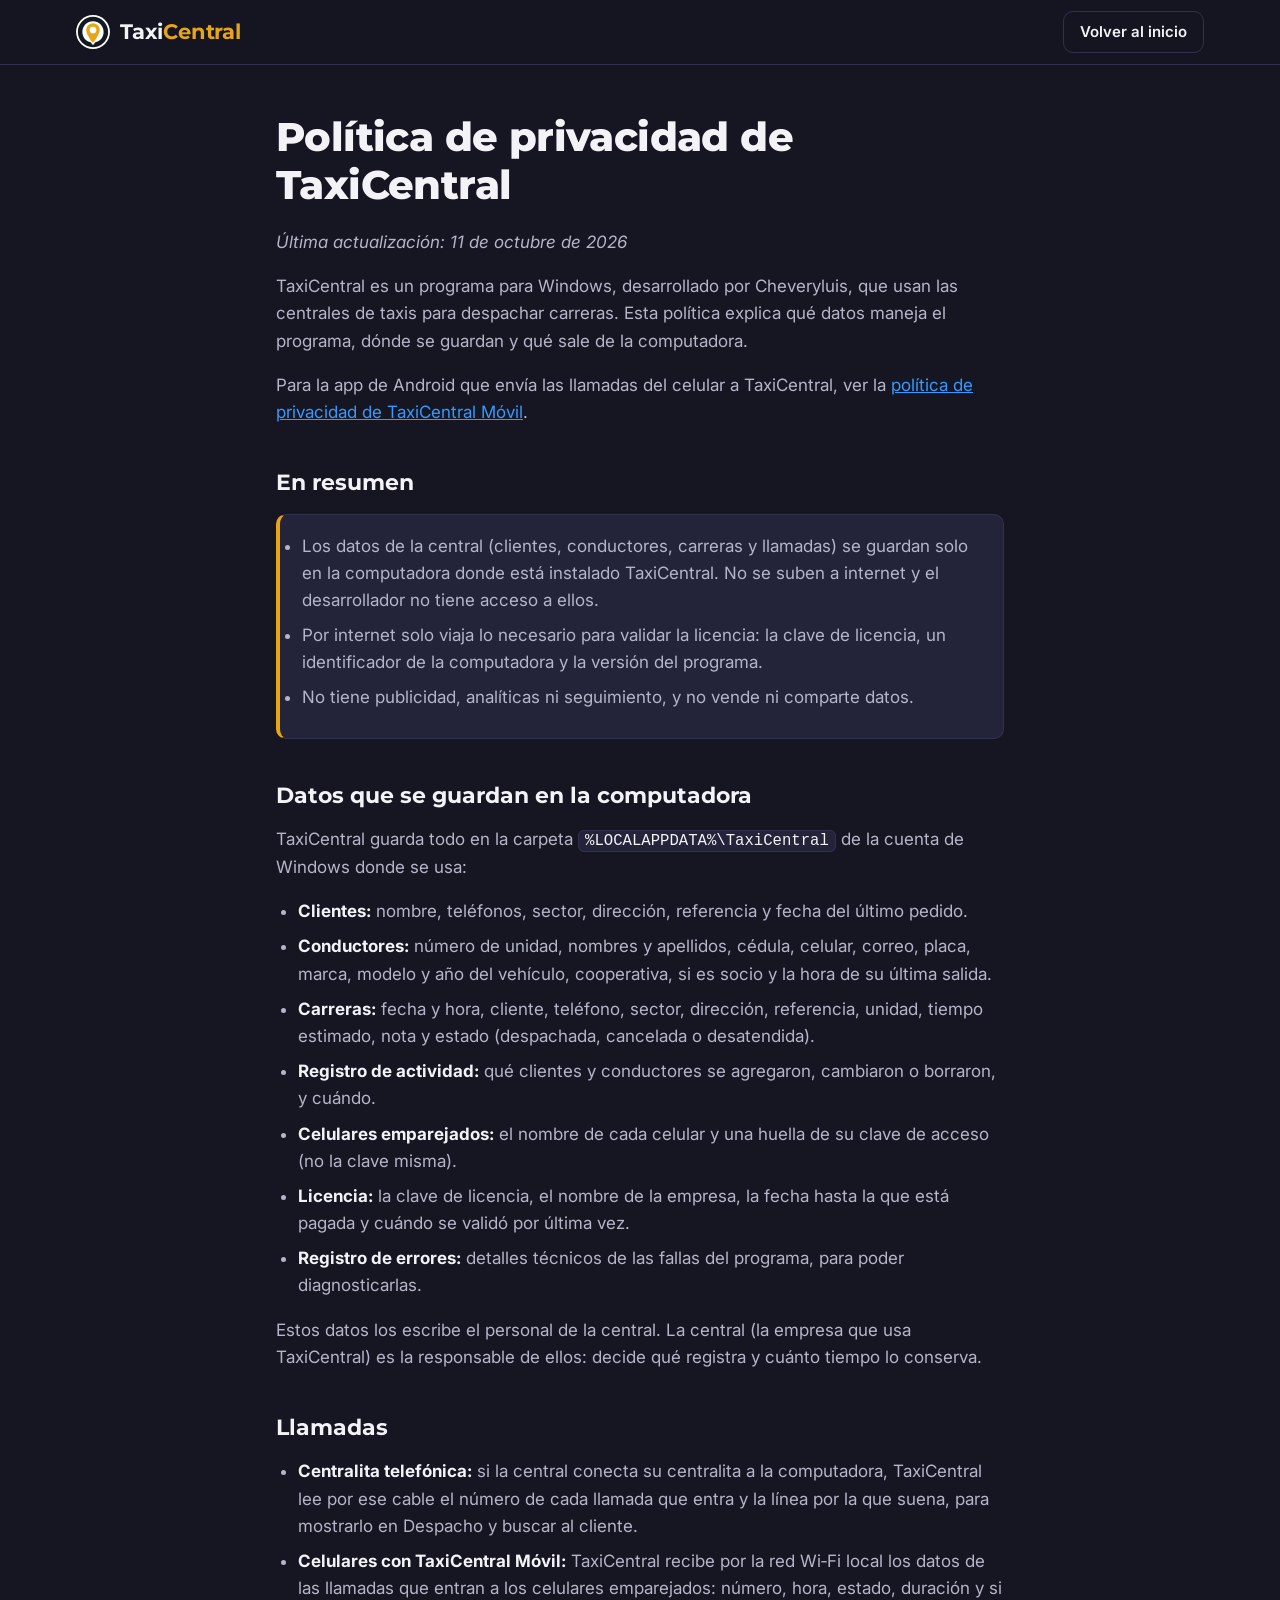
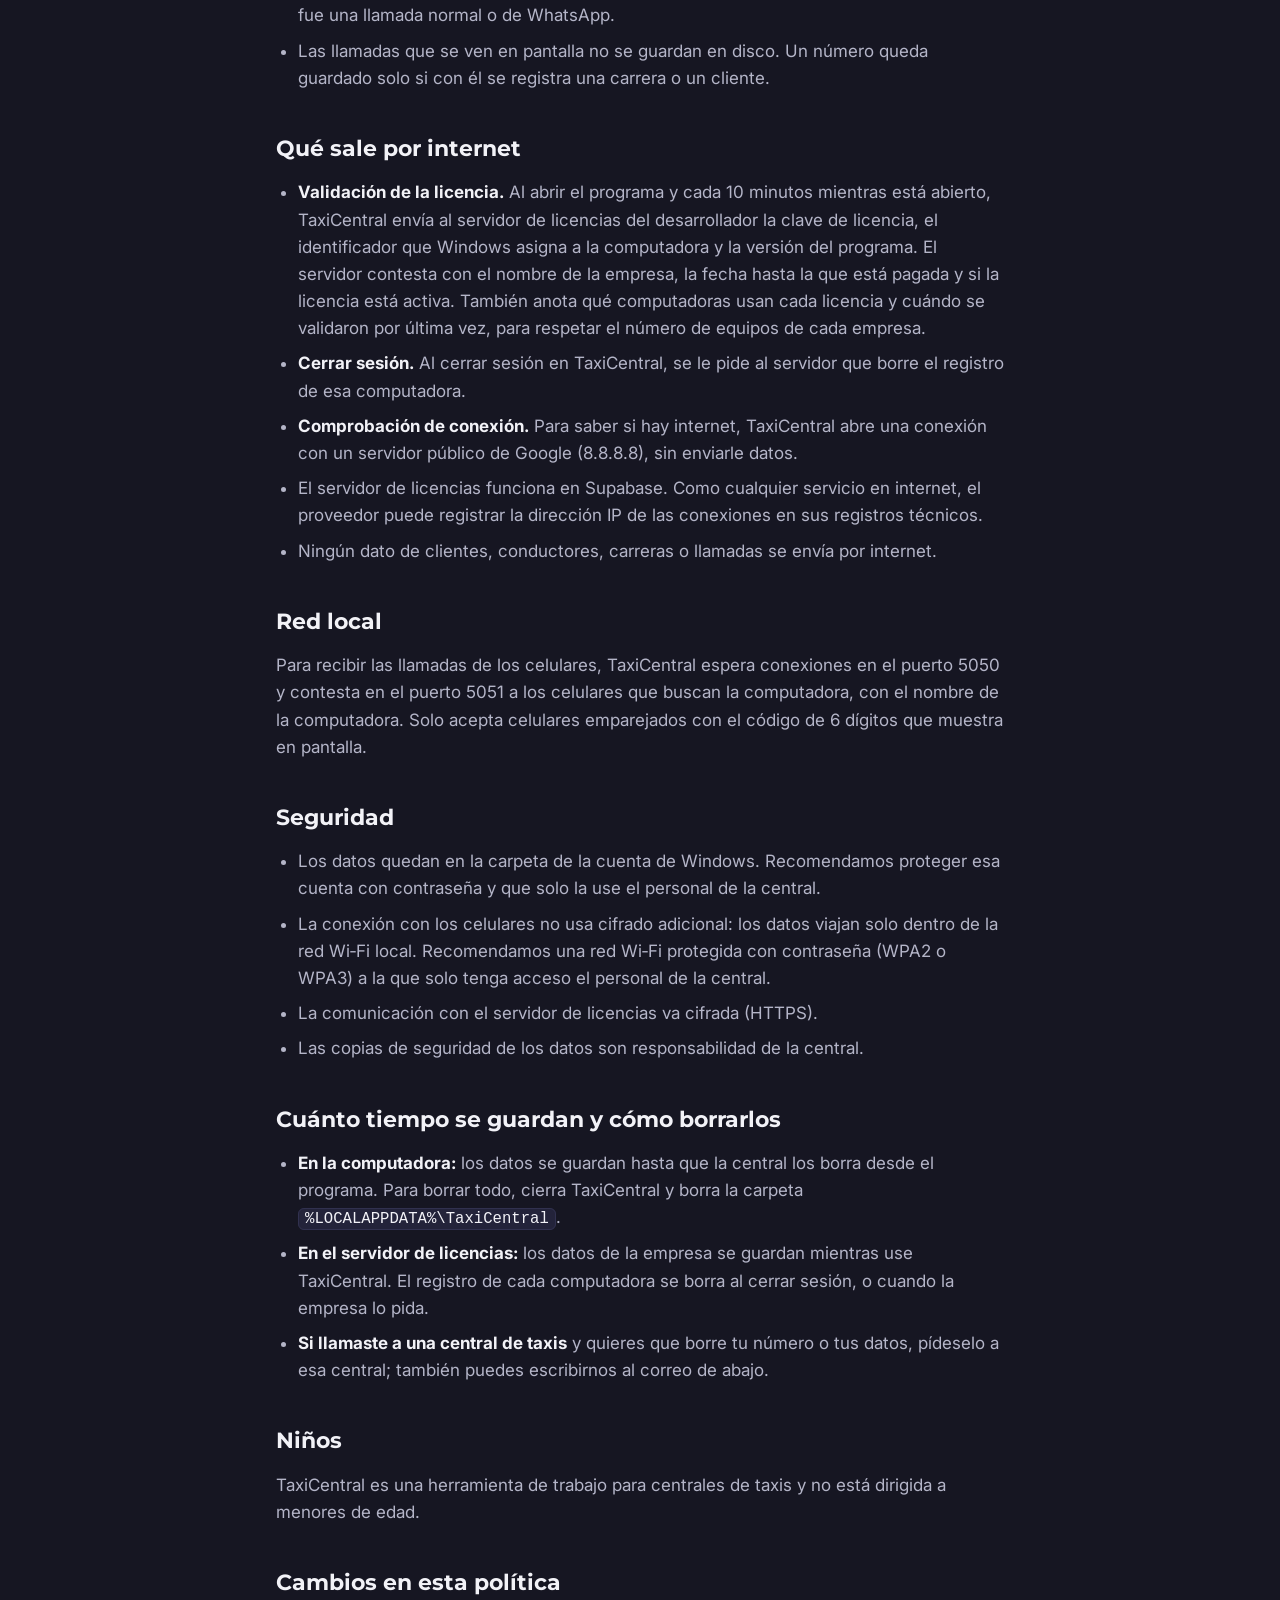
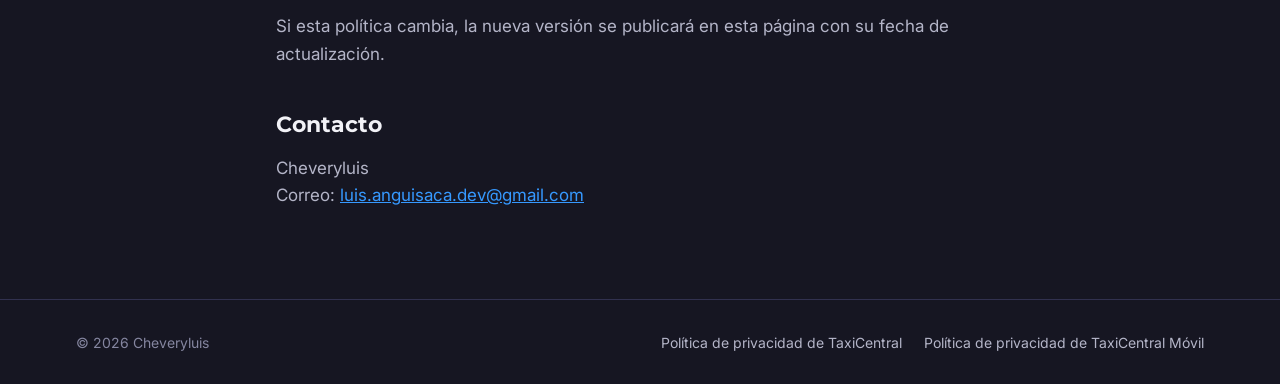
==== privacidad.html @ 9c2a4944 "Crea la página de TaxiCentral Inicio con funciones y capturas (datos de prueba), política de privaci" ====
<!doctype html>
<html lang="es">
<head>
<meta charset="utf-8">
<meta name="viewport" content="width=device-width, initial-scale=1">
<title>Política de privacidad de TaxiCentral</title>
<meta name="description" content="Qué datos maneja TaxiCentral, dónde se guardan y qué sale de la computadora.">
<meta name="theme-color" content="#161622">
<link rel="icon" type="image/png" sizes="32x32" href="img/favicon-32.png">
<link rel="icon" type="image/svg+xml" href="img/logo.svg">
<link rel="apple-touch-icon" href="img/apple-touch-icon.png">
<link rel="preconnect" href="https://fonts.googleapis.com">
<link rel="preconnect" href="https://fonts.gstatic.com" crossorigin>
<link href="https://fonts.googleapis.com/css2?family=Inter:wght@400;500;600&family=Montserrat:wght@700;800&display=swap" rel="stylesheet">
<link rel="stylesheet" href="css/estilos.css">
</head>
<body>

<header class="encabezado">
  <div class="contenedor">
    <a class="marca" href="./" aria-label="TaxiCentral, inicio">
      <img src="img/logo.svg" alt="" width="34" height="34">
      <span>Taxi<b>Central</b></span>
    </a>
    <a class="boton boton-secundario boton-chico" href="./" style="margin-left:auto">Volver al inicio</a>
  </div>
</header>

<main class="contenedor documento">

<h1>Política de privacidad de TaxiCentral</h1>
<p class="fecha">Última actualización: 11 de octubre de 2026</p>

<p>TaxiCentral es un programa para Windows, desarrollado por Cheveryluis, que usan las centrales de taxis para despachar carreras. Esta política explica qué datos maneja el programa, dónde se guardan y qué sale de la computadora.</p>
<p>Para la app de Android que envía las llamadas del celular a TaxiCentral, ver la <a href="movil/privacidad.html">política de privacidad de TaxiCentral Móvil</a>.</p>

<h2>En resumen</h2>
<ul class="resumen">
  <li>Los datos de la central (clientes, conductores, carreras y llamadas) se guardan solo en la computadora donde está instalado TaxiCentral. No se suben a internet y el desarrollador no tiene acceso a ellos.</li>
  <li>Por internet solo viaja lo necesario para validar la licencia: la clave de licencia, un identificador de la computadora y la versión del programa.</li>
  <li>No tiene publicidad, analíticas ni seguimiento, y no vende ni comparte datos.</li>
</ul>

<h2>Datos que se guardan en la computadora</h2>
<p>TaxiCentral guarda todo en la carpeta <code>%LOCALAPPDATA%\TaxiCentral</code> de la cuenta de Windows donde se usa:</p>
<ul>
  <li><strong>Clientes:</strong> nombre, teléfonos, sector, dirección, referencia y fecha del último pedido.</li>
  <li><strong>Conductores:</strong> número de unidad, nombres y apellidos, cédula, celular, correo, placa, marca, modelo y año del vehículo, cooperativa, si es socio y la hora de su última salida.</li>
  <li><strong>Carreras:</strong> fecha y hora, cliente, teléfono, sector, dirección, referencia, unidad, tiempo estimado, nota y estado (despachada, cancelada o desatendida).</li>
  <li><strong>Registro de actividad:</strong> qué clientes y conductores se agregaron, cambiaron o borraron, y cuándo.</li>
  <li><strong>Celulares emparejados:</strong> el nombre de cada celular y una huella de su clave de acceso (no la clave misma).</li>
  <li><strong>Licencia:</strong> la clave de licencia, el nombre de la empresa, la fecha hasta la que está pagada y cuándo se validó por última vez.</li>
  <li><strong>Registro de errores:</strong> detalles técnicos de las fallas del programa, para poder diagnosticarlas.</li>
</ul>
<p>Estos datos los escribe el personal de la central. La central (la empresa que usa TaxiCentral) es la responsable de ellos: decide qué registra y cuánto tiempo lo conserva.</p>

<h2>Llamadas</h2>
<ul>
  <li><strong>Centralita telefónica:</strong> si la central conecta su centralita a la computadora, TaxiCentral lee por ese cable el número de cada llamada que entra y la línea por la que suena, para mostrarlo en Despacho y buscar al cliente.</li>
  <li><strong>Celulares con TaxiCentral Móvil:</strong> TaxiCentral recibe por la red Wi‑Fi local los datos de las llamadas que entran a los celulares emparejados: número, hora, estado, duración y si fue una llamada normal o de WhatsApp.</li>
  <li>Las llamadas que se ven en pantalla no se guardan en disco. Un número queda guardado solo si con él se registra una carrera o un cliente.</li>
</ul>

<h2>Qué sale por internet</h2>
<ul>
  <li><strong>Validación de la licencia.</strong> Al abrir el programa y cada 10 minutos mientras está abierto, TaxiCentral envía al servidor de licencias del desarrollador la clave de licencia, el identificador que Windows asigna a la computadora y la versión del programa. El servidor contesta con el nombre de la empresa, la fecha hasta la que está pagada y si la licencia está activa. También anota qué computadoras usan cada licencia y cuándo se validaron por última vez, para respetar el número de equipos de cada empresa.</li>
  <li><strong>Cerrar sesión.</strong> Al cerrar sesión en TaxiCentral, se le pide al servidor que borre el registro de esa computadora.</li>
  <li><strong>Comprobación de conexión.</strong> Para saber si hay internet, TaxiCentral abre una conexión con un servidor público de Google (8.8.8.8), sin enviarle datos.</li>
  <li>El servidor de licencias funciona en Supabase. Como cualquier servicio en internet, el proveedor puede registrar la dirección IP de las conexiones en sus registros técnicos.</li>
  <li>Ningún dato de clientes, conductores, carreras o llamadas se envía por internet.</li>
</ul>

<h2>Red local</h2>
<p>Para recibir las llamadas de los celulares, TaxiCentral espera conexiones en el puerto 5050 y contesta en el puerto 5051 a los celulares que buscan la computadora, con el nombre de la computadora. Solo acepta celulares emparejados con el código de 6 dígitos que muestra en pantalla.</p>

<h2>Seguridad</h2>
<ul>
  <li>Los datos quedan en la carpeta de la cuenta de Windows. Recomendamos proteger esa cuenta con contraseña y que solo la use el personal de la central.</li>
  <li>La conexión con los celulares no usa cifrado adicional: los datos viajan solo dentro de la red Wi‑Fi local. Recomendamos una red Wi‑Fi protegida con contraseña (WPA2 o WPA3) a la que solo tenga acceso el personal de la central.</li>
  <li>La comunicación con el servidor de licencias va cifrada (HTTPS).</li>
  <li>Las copias de seguridad de los datos son responsabilidad de la central.</li>
</ul>

<h2>Cuánto tiempo se guardan y cómo borrarlos</h2>
<ul>
  <li><strong>En la computadora:</strong> los datos se guardan hasta que la central los borra desde el programa. Para borrar todo, cierra TaxiCentral y borra la carpeta <code>%LOCALAPPDATA%\TaxiCentral</code>.</li>
  <li><strong>En el servidor de licencias:</strong> los datos de la empresa se guardan mientras use TaxiCentral. El registro de cada computadora se borra al cerrar sesión, o cuando la empresa lo pida.</li>
  <li><strong>Si llamaste a una central de taxis</strong> y quieres que borre tu número o tus datos, pídeselo a esa central; también puedes escribirnos al correo de abajo.</li>
</ul>

<h2>Niños</h2>
<p>TaxiCentral es una herramienta de trabajo para centrales de taxis y no está dirigida a menores de edad.</p>

<h2>Cambios en esta política</h2>
<p>Si esta política cambia, la nueva versión se publicará en esta página con su fecha de actualización.</p>

<h2>Contacto</h2>
<p>Cheveryluis<br>Correo: <a href="mailto:luis.anguisaca.dev@gmail.com">luis.anguisaca.dev@gmail.com</a></p>

</main>

<footer class="pie">
  <div class="contenedor">
    <span>© 2026 Cheveryluis</span>
    <nav aria-label="Legal">
      <a href="privacidad.html">Política de privacidad de TaxiCentral</a>
      <a href="movil/privacidad.html">Política de privacidad de TaxiCentral Móvil</a>
    </nav>
  </div>
</footer>
</body>
</html>
---- css/estilos.css ----
/* Colores de la app (ui/main_window.py) y del logo. */
:root {
  --fondo: #161622;
  --fondo-2: #1e1e2d;
  --tarjeta: #23233a;
  --borde: #31314f;
  --texto: #f2f2f7;
  --texto-2: #b4b5c8;
  --texto-3: #8586a0;
  --azul: #3699ff;
  --amarillo: #e9a518;
  --verde: #3fb950;
  --rojo: #e55353;
  --radio: 14px;
  --ancho: 1160px;
  --titulos: "Montserrat", "Segoe UI", system-ui, sans-serif;
  --cuerpo: "Inter", "Segoe UI", system-ui, -apple-system, sans-serif;
  color-scheme: dark;
}

*, *::before, *::after { box-sizing: border-box; }

html { scroll-behavior: smooth; scroll-padding-top: 76px; }

body {
  margin: 0;
  background: var(--fondo);
  color: var(--texto);
  font-family: var(--cuerpo);
  font-size: 17px;
  line-height: 1.6;
  -webkit-font-smoothing: antialiased;
}

img { max-width: 100%; height: auto; display: block; }

a { color: var(--azul); }

h1, h2, h3 { font-family: var(--titulos); line-height: 1.2; margin: 0 0 .5em; }

.contenedor { width: 100%; max-width: var(--ancho); margin: 0 auto; padding: 0 16px; }

.saltar {
  position: absolute; left: -999px; top: 8px;
  background: var(--azul); color: #fff; padding: 8px 14px; border-radius: 8px; z-index: 100;
}
.saltar:focus { left: 8px; }

/* ---------- Encabezado ---------- */
.encabezado {
  position: sticky; top: 0; z-index: 50;
  background: rgba(22, 22, 34, .88);
  backdrop-filter: blur(10px);
  border-bottom: 1px solid var(--borde);
}
.encabezado .contenedor { display: flex; align-items: center; gap: 24px; height: 64px; }

.marca { display: flex; align-items: center; gap: 10px; text-decoration: none; color: var(--texto); }
.marca img { width: 34px; height: 34px; }
.marca span { font-family: var(--titulos); font-weight: 700; font-size: 21px; letter-spacing: -.01em; }
.marca b { color: var(--amarillo); font-weight: 700; }

.menu { display: flex; gap: 22px; margin-left: auto; }
.menu a { color: var(--texto-2); text-decoration: none; font-size: 15px; font-weight: 500; }
.menu a:hover { color: var(--texto); }

/* ---------- Botones ---------- */
.boton {
  display: inline-flex; align-items: center; justify-content: center; gap: 8px;
  padding: 12px 22px; border-radius: 10px;
  font-weight: 600; font-size: 16px; text-decoration: none;
  border: 1px solid transparent; transition: background .15s, border-color .15s;
}
.boton-principal { background: var(--amarillo); color: #141821; }
.boton-principal:hover { background: #f5b632; }
.boton-secundario { color: var(--texto); border-color: var(--borde); }
.boton-secundario:hover { border-color: var(--texto-3); }
.boton-chico { padding: 8px 16px; font-size: 15px; }

/* ---------- Portada ---------- */
.portada { padding: 72px 0 56px; position: relative; overflow: hidden; }
.portada::before {
  content: ""; position: absolute; inset: -40% -10% auto; height: 120%;
  background: radial-gradient(closest-side, rgba(54, 153, 255, .18), transparent 70%);
  pointer-events: none;
}
.portada .contenedor { position: relative; }
.etiqueta {
  display: inline-block; font-size: 14px; font-weight: 600; letter-spacing: .02em;
  color: var(--amarillo); background: rgba(233, 165, 24, .1);
  border: 1px solid rgba(233, 165, 24, .3); border-radius: 999px; padding: 4px 12px; margin-bottom: 18px;
}
.portada h1 { font-size: clamp(32px, 5vw, 54px); font-weight: 800; letter-spacing: -.02em; max-width: 820px; }
.portada .bajada { font-size: clamp(17px, 2vw, 20px); color: var(--texto-2); max-width: 720px; margin: 0 0 28px; }
.acciones { display: flex; flex-wrap: wrap; gap: 12px; margin-bottom: 48px; }

/* Marco de ventana de Windows alrededor de las capturas. */
.ventana {
  border: 1px solid var(--borde); border-radius: 12px; overflow: hidden;
  background: var(--fondo-2);
  box-shadow: 0 30px 80px rgba(0, 0, 0, .45), 0 0 0 1px rgba(255, 255, 255, .03);
}
.ventana-barra {
  display: flex; align-items: center; gap: 8px; height: 34px; padding-left: 12px;
  background: #12121c; font-size: 13px; color: var(--texto-3);
}
.ventana-barra img { width: 16px; height: 16px; }
.ventana-barra .botones { margin-left: auto; display: flex; }
.ventana-barra .botones span { width: 44px; text-align: center; font-size: 14px; }

/* ---------- Puntos fuertes ---------- */
.puntos { padding: 24px 0 72px; }
.puntos ul {
  list-style: none; margin: 0; padding: 0;
  display: grid; grid-template-columns: repeat(4, 1fr); gap: 16px;
}
.puntos li { background: var(--tarjeta); border: 1px solid var(--borde); border-radius: var(--radio); padding: 20px; }
.puntos strong { display: block; font-family: var(--titulos); font-size: 17px; margin-bottom: 4px; }
.puntos span { color: var(--texto-2); font-size: 15px; }
.icono {
  width: 40px; height: 40px; border-radius: 10px; display: grid; place-items: center; margin-bottom: 14px;
}
.icono svg { width: 22px; height: 22px; }
.icono-azul { background: rgba(54, 153, 255, .14); color: var(--azul); }
.icono-amarillo { background: rgba(233, 165, 24, .14); color: var(--amarillo); }
.icono-verde { background: rgba(63, 185, 80, .14); color: var(--verde); }
.icono-rojo { background: rgba(229, 83, 83, .14); color: var(--rojo); }

/* ---------- Secciones ---------- */
.seccion { padding: 80px 0; border-top: 1px solid var(--borde); }
.seccion-alterna { background: var(--fondo-2); }
.seccion header { max-width: 720px; margin-bottom: 36px; }
.seccion h2 { font-size: clamp(26px, 3.4vw, 38px); font-weight: 800; letter-spacing: -.015em; }
.seccion header p { color: var(--texto-2); margin: 0; font-size: 18px; }

/* Pestañas de funciones */
.pestanas { display: flex; flex-wrap: wrap; gap: 8px; margin-bottom: 20px; }
.pestanas button {
  font: inherit; font-size: 15px; font-weight: 600; cursor: pointer;
  color: var(--texto-2); background: transparent;
  border: 1px solid var(--borde); border-radius: 999px; padding: 8px 18px;
}
.pestanas button:hover { color: var(--texto); border-color: var(--texto-3); }
.pestanas button[aria-selected="true"] { background: var(--azul); border-color: var(--azul); color: #fff; }
.panel { display: grid; gap: 28px; }
.panel[hidden] { display: none; }
.panel .texto {
  display: grid; grid-template-columns: minmax(0, 1fr) minmax(0, 1.5fr);
  grid-template-rows: auto 1fr;
  column-gap: 48px; align-items: start;
}
.panel h3 { font-size: 24px; grid-column: 1; }
.panel p { color: var(--texto-2); margin: 0; grid-column: 1; }
.panel ul { margin: 0; padding-left: 20px; color: var(--texto-2); grid-column: 2; grid-row: 1 / span 2; }
.panel li { margin-bottom: 6px; }

/* Dos columnas (llamadas) */
.columnas { display: grid; grid-template-columns: 1fr 1fr; gap: 20px; }
.tarjeta { background: var(--tarjeta); border: 1px solid var(--borde); border-radius: var(--radio); padding: 28px; }
.tarjeta h3 { font-size: 21px; }
.tarjeta p { color: var(--texto-2); margin: 0 0 12px; }
.tarjeta p:last-child { margin-bottom: 0; }
.nota { color: var(--texto-3); font-size: 15px; margin-top: 20px; }

/* App móvil */
.movil { display: grid; grid-template-columns: auto 1fr; gap: 28px; align-items: start; }
.movil-icono {
  width: 112px; height: 112px; border-radius: 26px; background: #141821;
  display: grid; place-items: center; border: 1px solid var(--borde);
}
.movil-icono img { width: 84px; height: 84px; }
.movil ul { margin: 12px 0 20px; padding-left: 20px; color: var(--texto-2); }
.pronto {
  display: inline-flex; align-items: center; gap: 8px; font-size: 14px; font-weight: 600;
  color: var(--texto-2); border: 1px dashed var(--texto-3); border-radius: 10px; padding: 8px 14px;
}

/* Requisitos */
.lista-requisitos { list-style: none; margin: 0; padding: 0; display: grid; grid-template-columns: repeat(2, 1fr); gap: 16px; }
.lista-requisitos li { background: var(--tarjeta); border: 1px solid var(--borde); border-radius: var(--radio); padding: 20px 22px; }
.lista-requisitos strong { display: block; font-family: var(--titulos); margin-bottom: 4px; }
.lista-requisitos span { color: var(--texto-2); font-size: 15px; }
.opcional { font-size: 12px; font-weight: 600; color: var(--texto-3); border: 1px solid var(--borde); border-radius: 6px; padding: 1px 6px; margin-left: 6px; vertical-align: 2px; font-family: var(--cuerpo); }

/* Contacto */
.contacto { text-align: center; }
.contacto header { margin: 0 auto 28px; }
.correo { display: block; margin-top: 14px; color: var(--texto-2); font-size: 15px; }

/* ---------- Pie ---------- */
.pie { border-top: 1px solid var(--borde); padding: 32px 0; color: var(--texto-3); font-size: 14px; }
.pie .contenedor { display: flex; flex-wrap: wrap; gap: 12px 28px; align-items: center; }
.pie nav { display: flex; flex-wrap: wrap; gap: 8px 22px; margin-left: auto; }
.pie a { color: var(--texto-2); text-decoration: none; }
.pie a:hover { color: var(--texto); text-decoration: underline; }

/* ---------- Páginas de texto (políticas) ---------- */
.documento { max-width: 760px; padding-top: 48px; padding-bottom: 72px; }
.documento h1 { font-size: clamp(28px, 4vw, 40px); font-weight: 800; letter-spacing: -.015em; }
.documento h2 { font-size: 22px; margin-top: 2em; }
.documento p, .documento li { color: var(--texto-2); }
.documento strong { color: var(--texto); }
.documento ul { padding-left: 22px; }
.documento li { margin-bottom: 8px; }
.documento code { font-size: .92em; background: var(--tarjeta); border: 1px solid var(--borde); border-radius: 6px; padding: 1px 6px; color: var(--texto); }
.fecha { color: var(--texto-3); font-style: italic; }
.resumen { background: var(--tarjeta); border: 1px solid var(--borde); border-left: 4px solid var(--amarillo); border-radius: 10px; padding: 18px 22px 18px 40px; }
.idioma { display: inline-block; margin-bottom: 20px; font-size: 15px; }
.separador { border: 0; border-top: 1px solid var(--borde); margin: 64px 0; }

/* ---------- Pantallas chicas ---------- */
@media (max-width: 960px) {
  .puntos ul { grid-template-columns: repeat(2, 1fr); }
  .panel .texto { grid-template-columns: 1fr; grid-template-rows: none; }
  .panel ul { grid-column: 1; grid-row: auto; margin-top: 14px; }
}
@media (max-width: 760px) {
  .menu { display: none; }
  .encabezado .boton { margin-left: auto; }
  .portada { padding-top: 48px; }
  .columnas, .lista-requisitos { grid-template-columns: 1fr; }
  .movil { grid-template-columns: 1fr; }
  .seccion { padding: 60px 0; }
  .ventana-barra .botones { display: none; }
  .pie nav { margin-left: 0; }
}
@media (max-width: 480px) {
  .puntos ul { grid-template-columns: 1fr; }
  .acciones .boton { width: 100%; }
}

@media (prefers-reduced-motion: reduce) {
  html { scroll-behavior: auto; }
}
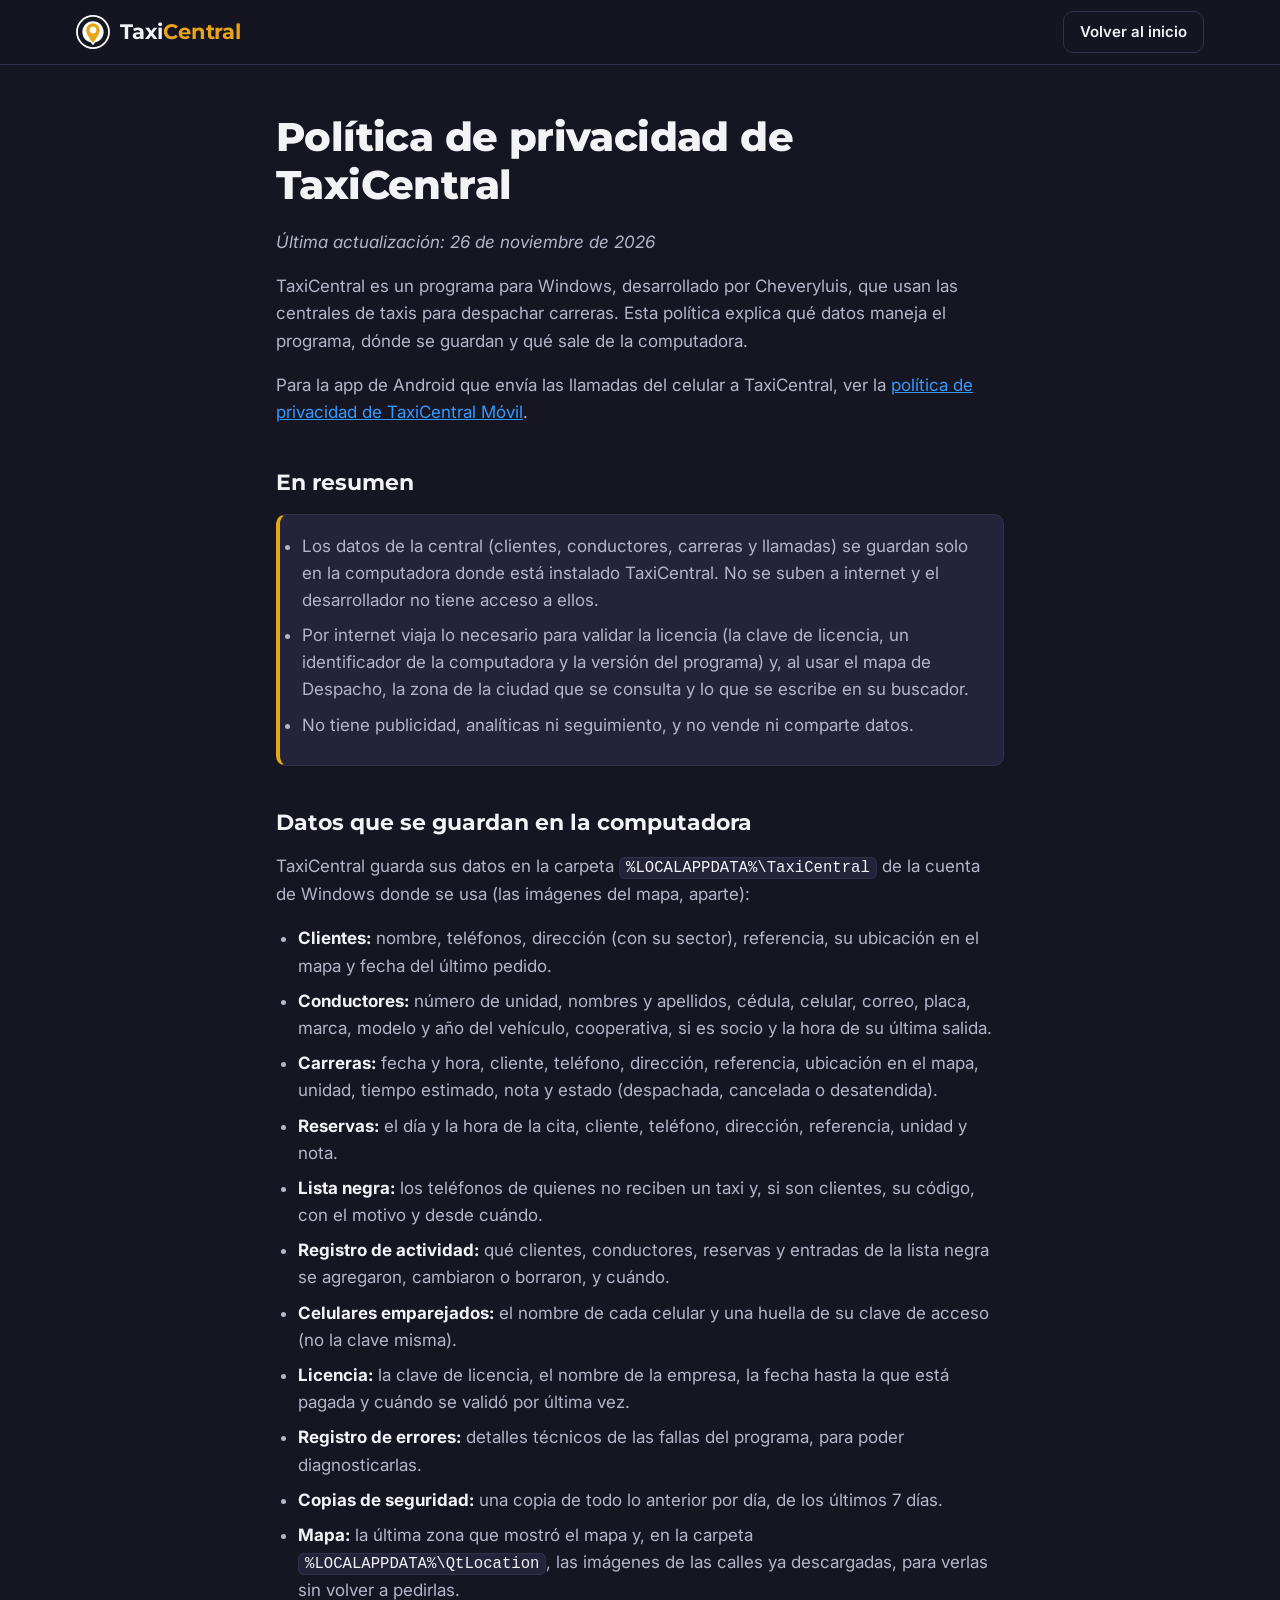
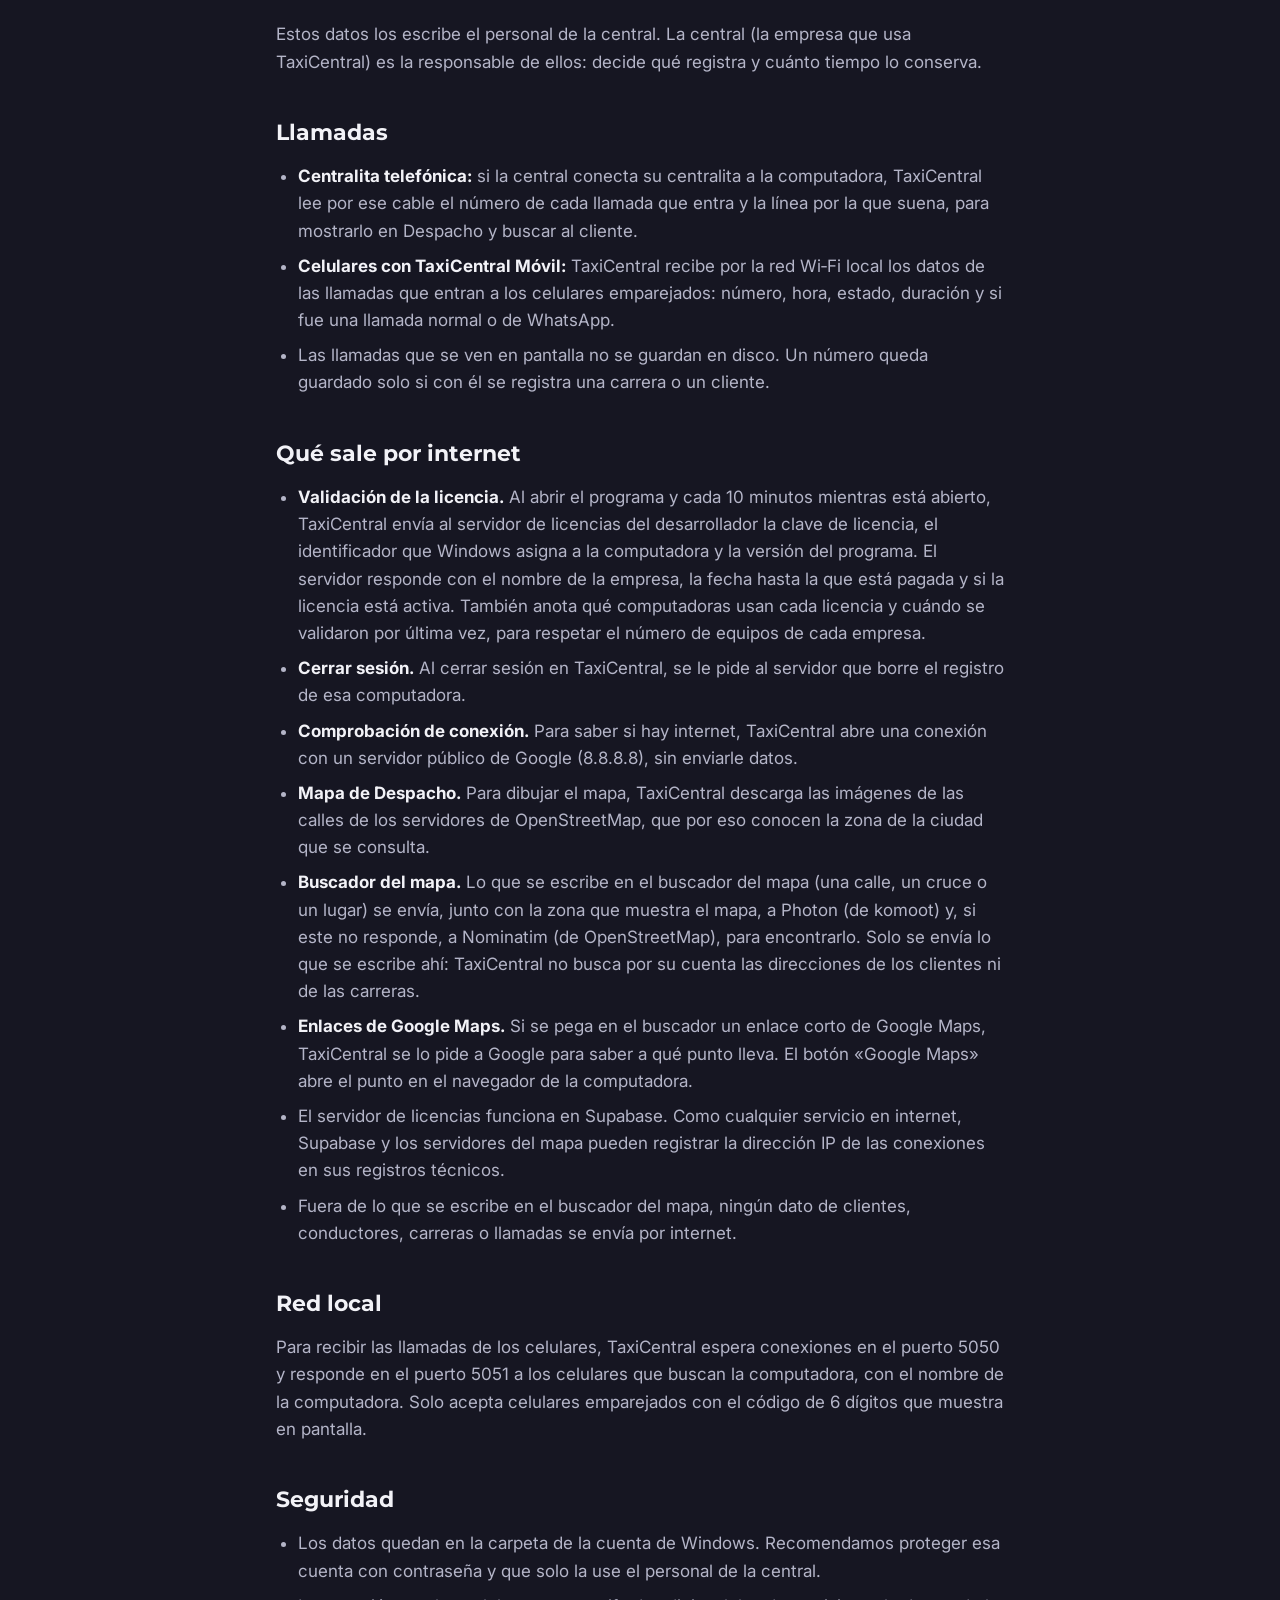
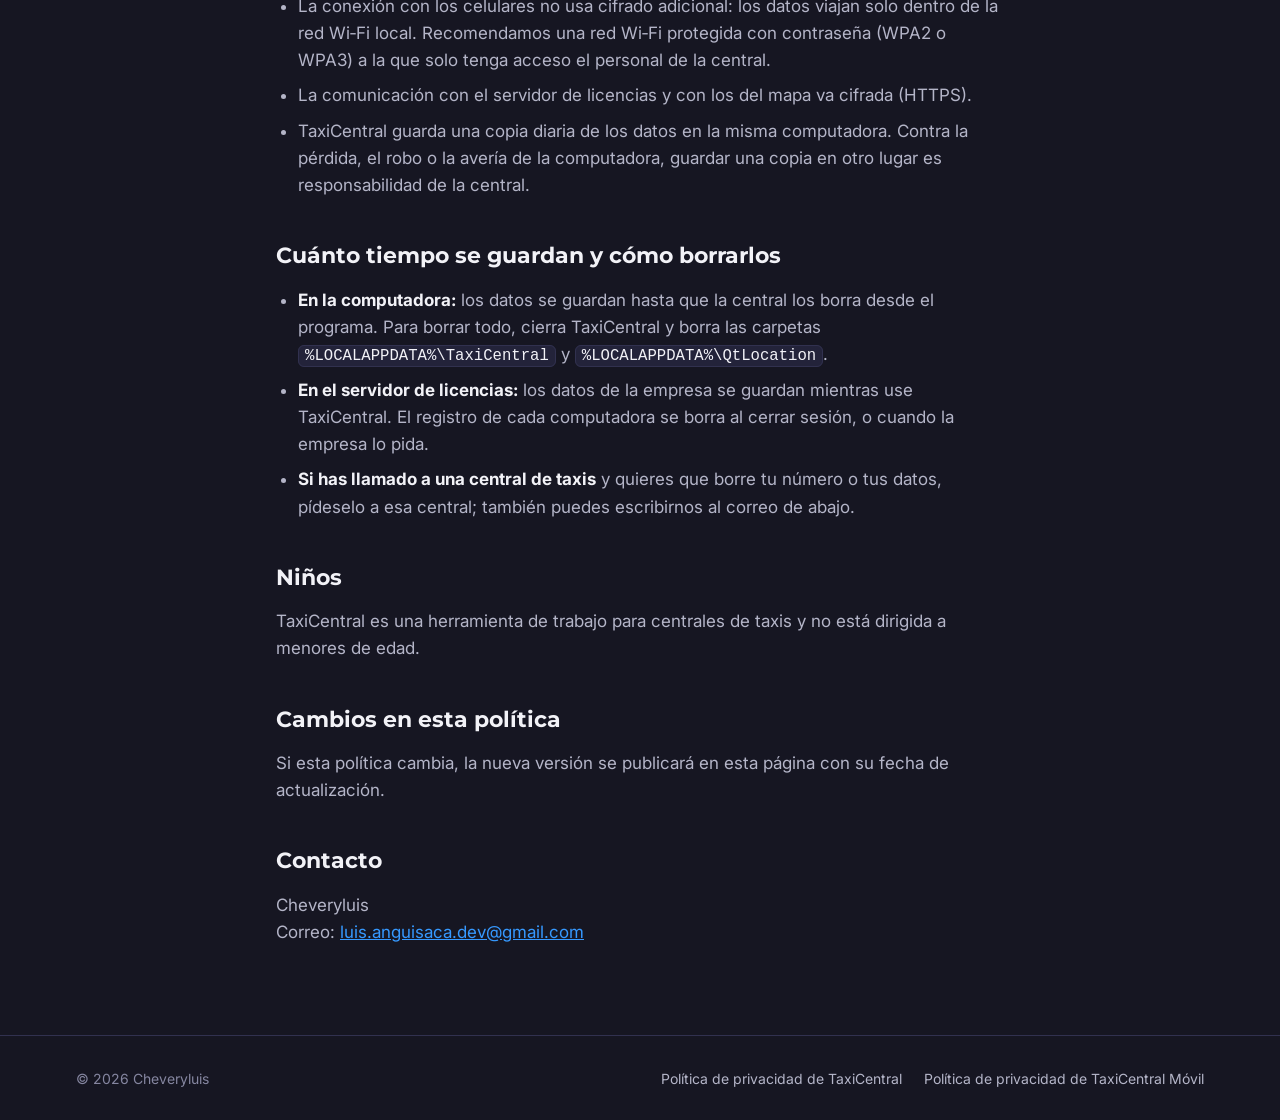
==== commit ab362a91: "Web: sin precios, capturas con el mapa y textos revisados - Quita la sección Planes: el precio se ac" ====
--- a/privacidad.html
+++ b/privacidad.html
@@ -22,14 +22,14 @@
       <img src="img/logo.svg" alt="" width="34" height="34">
       <span>Taxi<b>Central</b></span>
     </a>
-    <a class="boton boton-secundario boton-chico" href="./" style="margin-left:auto">Volver al inicio</a>
+    <a class="boton boton-secundario boton-pequeno" href="./" style="margin-left:auto">Volver al inicio</a>
   </div>
 </header>
 
 <main class="contenedor documento">
 
 <h1>Política de privacidad de TaxiCentral</h1>
-<p class="fecha">Última actualización: 11 de octubre de 2026</p>
+<p class="fecha">Última actualización: 26 de noviembre de 2026</p>
 
 <p>TaxiCentral es un programa para Windows, desarrollado por Cheveryluis, que usan las centrales de taxis para despachar carreras. Esta política explica qué datos maneja el programa, dónde se guardan y qué sale de la computadora.</p>
 <p>Para la app de Android que envía las llamadas del celular a TaxiCentral, ver la <a href="movil/privacidad.html">política de privacidad de TaxiCentral Móvil</a>.</p>
@@ -37,20 +37,24 @@
 <h2>En resumen</h2>
 <ul class="resumen">
   <li>Los datos de la central (clientes, conductores, carreras y llamadas) se guardan solo en la computadora donde está instalado TaxiCentral. No se suben a internet y el desarrollador no tiene acceso a ellos.</li>
-  <li>Por internet solo viaja lo necesario para validar la licencia: la clave de licencia, un identificador de la computadora y la versión del programa.</li>
+  <li>Por internet viaja lo necesario para validar la licencia (la clave de licencia, un identificador de la computadora y la versión del programa) y, al usar el mapa de Despacho, la zona de la ciudad que se consulta y lo que se escribe en su buscador.</li>
   <li>No tiene publicidad, analíticas ni seguimiento, y no vende ni comparte datos.</li>
 </ul>
 
 <h2>Datos que se guardan en la computadora</h2>
-<p>TaxiCentral guarda todo en la carpeta <code>%LOCALAPPDATA%\TaxiCentral</code> de la cuenta de Windows donde se usa:</p>
+<p>TaxiCentral guarda sus datos en la carpeta <code>%LOCALAPPDATA%\TaxiCentral</code> de la cuenta de Windows donde se usa (las imágenes del mapa, aparte):</p>
 <ul>
-  <li><strong>Clientes:</strong> nombre, teléfonos, sector, dirección, referencia y fecha del último pedido.</li>
+  <li><strong>Clientes:</strong> nombre, teléfonos, dirección (con su sector), referencia, su ubicación en el mapa y fecha del último pedido.</li>
   <li><strong>Conductores:</strong> número de unidad, nombres y apellidos, cédula, celular, correo, placa, marca, modelo y año del vehículo, cooperativa, si es socio y la hora de su última salida.</li>
-  <li><strong>Carreras:</strong> fecha y hora, cliente, teléfono, sector, dirección, referencia, unidad, tiempo estimado, nota y estado (despachada, cancelada o desatendida).</li>
-  <li><strong>Registro de actividad:</strong> qué clientes y conductores se agregaron, cambiaron o borraron, y cuándo.</li>
+  <li><strong>Carreras:</strong> fecha y hora, cliente, teléfono, dirección, referencia, ubicación en el mapa, unidad, tiempo estimado, nota y estado (despachada, cancelada o desatendida).</li>
+  <li><strong>Reservas:</strong> el día y la hora de la cita, cliente, teléfono, dirección, referencia, unidad y nota.</li>
+  <li><strong>Lista negra:</strong> los teléfonos de quienes no reciben un taxi y, si son clientes, su código, con el motivo y desde cuándo.</li>
+  <li><strong>Registro de actividad:</strong> qué clientes, conductores, reservas y entradas de la lista negra se agregaron, cambiaron o borraron, y cuándo.</li>
   <li><strong>Celulares emparejados:</strong> el nombre de cada celular y una huella de su clave de acceso (no la clave misma).</li>
   <li><strong>Licencia:</strong> la clave de licencia, el nombre de la empresa, la fecha hasta la que está pagada y cuándo se validó por última vez.</li>
   <li><strong>Registro de errores:</strong> detalles técnicos de las fallas del programa, para poder diagnosticarlas.</li>
+  <li><strong>Copias de seguridad:</strong> una copia de todo lo anterior por día, de los últimos 7 días.</li>
+  <li><strong>Mapa:</strong> la última zona que mostró el mapa y, en la carpeta <code>%LOCALAPPDATA%\QtLocation</code>, las imágenes de las calles ya descargadas, para verlas sin volver a pedirlas.</li>
 </ul>
 <p>Estos datos los escribe el personal de la central. La central (la empresa que usa TaxiCentral) es la responsable de ellos: decide qué registra y cuánto tiempo lo conserva.</p>
 
@@ -63,29 +67,32 @@
 
 <h2>Qué sale por internet</h2>
 <ul>
-  <li><strong>Validación de la licencia.</strong> Al abrir el programa y cada 10 minutos mientras está abierto, TaxiCentral envía al servidor de licencias del desarrollador la clave de licencia, el identificador que Windows asigna a la computadora y la versión del programa. El servidor contesta con el nombre de la empresa, la fecha hasta la que está pagada y si la licencia está activa. También anota qué computadoras usan cada licencia y cuándo se validaron por última vez, para respetar el número de equipos de cada empresa.</li>
+  <li><strong>Validación de la licencia.</strong> Al abrir el programa y cada 10 minutos mientras está abierto, TaxiCentral envía al servidor de licencias del desarrollador la clave de licencia, el identificador que Windows asigna a la computadora y la versión del programa. El servidor responde con el nombre de la empresa, la fecha hasta la que está pagada y si la licencia está activa. También anota qué computadoras usan cada licencia y cuándo se validaron por última vez, para respetar el número de equipos de cada empresa.</li>
   <li><strong>Cerrar sesión.</strong> Al cerrar sesión en TaxiCentral, se le pide al servidor que borre el registro de esa computadora.</li>
   <li><strong>Comprobación de conexión.</strong> Para saber si hay internet, TaxiCentral abre una conexión con un servidor público de Google (8.8.8.8), sin enviarle datos.</li>
-  <li>El servidor de licencias funciona en Supabase. Como cualquier servicio en internet, el proveedor puede registrar la dirección IP de las conexiones en sus registros técnicos.</li>
-  <li>Ningún dato de clientes, conductores, carreras o llamadas se envía por internet.</li>
+  <li><strong>Mapa de Despacho.</strong> Para dibujar el mapa, TaxiCentral descarga las imágenes de las calles de los servidores de OpenStreetMap, que por eso conocen la zona de la ciudad que se consulta.</li>
+  <li><strong>Buscador del mapa.</strong> Lo que se escribe en el buscador del mapa (una calle, un cruce o un lugar) se envía, junto con la zona que muestra el mapa, a Photon (de komoot) y, si este no responde, a Nominatim (de OpenStreetMap), para encontrarlo. Solo se envía lo que se escribe ahí: TaxiCentral no busca por su cuenta las direcciones de los clientes ni de las carreras.</li>
+  <li><strong>Enlaces de Google Maps.</strong> Si se pega en el buscador un enlace corto de Google Maps, TaxiCentral se lo pide a Google para saber a qué punto lleva. El botón «Google Maps» abre el punto en el navegador de la computadora.</li>
+  <li>El servidor de licencias funciona en Supabase. Como cualquier servicio en internet, Supabase y los servidores del mapa pueden registrar la dirección IP de las conexiones en sus registros técnicos.</li>
+  <li>Fuera de lo que se escribe en el buscador del mapa, ningún dato de clientes, conductores, carreras o llamadas se envía por internet.</li>
 </ul>
 
 <h2>Red local</h2>
-<p>Para recibir las llamadas de los celulares, TaxiCentral espera conexiones en el puerto 5050 y contesta en el puerto 5051 a los celulares que buscan la computadora, con el nombre de la computadora. Solo acepta celulares emparejados con el código de 6 dígitos que muestra en pantalla.</p>
+<p>Para recibir las llamadas de los celulares, TaxiCentral espera conexiones en el puerto 5050 y responde en el puerto 5051 a los celulares que buscan la computadora, con el nombre de la computadora. Solo acepta celulares emparejados con el código de 6 dígitos que muestra en pantalla.</p>
 
 <h2>Seguridad</h2>
 <ul>
   <li>Los datos quedan en la carpeta de la cuenta de Windows. Recomendamos proteger esa cuenta con contraseña y que solo la use el personal de la central.</li>
   <li>La conexión con los celulares no usa cifrado adicional: los datos viajan solo dentro de la red Wi‑Fi local. Recomendamos una red Wi‑Fi protegida con contraseña (WPA2 o WPA3) a la que solo tenga acceso el personal de la central.</li>
-  <li>La comunicación con el servidor de licencias va cifrada (HTTPS).</li>
-  <li>Las copias de seguridad de los datos son responsabilidad de la central.</li>
+  <li>La comunicación con el servidor de licencias y con los del mapa va cifrada (HTTPS).</li>
+  <li>TaxiCentral guarda una copia diaria de los datos en la misma computadora. Contra la pérdida, el robo o la avería de la computadora, guardar una copia en otro lugar es responsabilidad de la central.</li>
 </ul>
 
 <h2>Cuánto tiempo se guardan y cómo borrarlos</h2>
 <ul>
-  <li><strong>En la computadora:</strong> los datos se guardan hasta que la central los borra desde el programa. Para borrar todo, cierra TaxiCentral y borra la carpeta <code>%LOCALAPPDATA%\TaxiCentral</code>.</li>
+  <li><strong>En la computadora:</strong> los datos se guardan hasta que la central los borra desde el programa. Para borrar todo, cierra TaxiCentral y borra las carpetas <code>%LOCALAPPDATA%\TaxiCentral</code> y <code>%LOCALAPPDATA%\QtLocation</code>.</li>
   <li><strong>En el servidor de licencias:</strong> los datos de la empresa se guardan mientras use TaxiCentral. El registro de cada computadora se borra al cerrar sesión, o cuando la empresa lo pida.</li>
-  <li><strong>Si llamaste a una central de taxis</strong> y quieres que borre tu número o tus datos, pídeselo a esa central; también puedes escribirnos al correo de abajo.</li>
+  <li><strong>Si has llamado a una central de taxis</strong> y quieres que borre tu número o tus datos, pídeselo a esa central; también puedes escribirnos al correo de abajo.</li>
 </ul>
 
 <h2>Niños</h2>
--- a/css/estilos.css
+++ b/css/estilos.css
@@ -75,7 +75,7 @@
 .boton-principal:hover { background: #f5b632; }
 .boton-secundario { color: var(--texto); border-color: var(--borde); }
 .boton-secundario:hover { border-color: var(--texto-3); }
-.boton-chico { padding: 8px 16px; font-size: 15px; }
+.boton-pequeno { padding: 8px 16px; font-size: 15px; }
 
 /* ---------- Portada ---------- */
 .portada { padding: 72px 0 56px; position: relative; overflow: hidden; }
@@ -91,7 +91,7 @@
   border: 1px solid rgba(233, 165, 24, .3); border-radius: 999px; padding: 4px 12px; margin-bottom: 18px;
 }
 .portada h1 { font-size: clamp(32px, 5vw, 54px); font-weight: 800; letter-spacing: -.02em; max-width: 820px; }
-.portada .bajada { font-size: clamp(17px, 2vw, 20px); color: var(--texto-2); max-width: 720px; margin: 0 0 28px; }
+.portada .subtitulo { font-size: clamp(17px, 2vw, 20px); color: var(--texto-2); max-width: 720px; margin: 0 0 28px; }
 .acciones { display: flex; flex-wrap: wrap; gap: 12px; margin-bottom: 48px; }
 
 /* Marco de ventana de Windows alrededor de las capturas. */
@@ -170,10 +170,6 @@
 }
 .movil-icono img { width: 84px; height: 84px; }
 .movil ul { margin: 12px 0 20px; padding-left: 20px; color: var(--texto-2); }
-.pronto {
-  display: inline-flex; align-items: center; gap: 8px; font-size: 14px; font-weight: 600;
-  color: var(--texto-2); border: 1px dashed var(--texto-3); border-radius: 10px; padding: 8px 14px;
-}
 
 /* Requisitos */
 .lista-requisitos { list-style: none; margin: 0; padding: 0; display: grid; grid-template-columns: repeat(2, 1fr); gap: 16px; }
@@ -208,7 +204,7 @@
 .idioma { display: inline-block; margin-bottom: 20px; font-size: 15px; }
 .separador { border: 0; border-top: 1px solid var(--borde); margin: 64px 0; }
 
-/* ---------- Pantallas chicas ---------- */
+/* ---------- Pantallas pequeñas ---------- */
 @media (max-width: 960px) {
   .puntos ul { grid-template-columns: repeat(2, 1fr); }
   .panel .texto { grid-template-columns: 1fr; grid-template-rows: none; }
